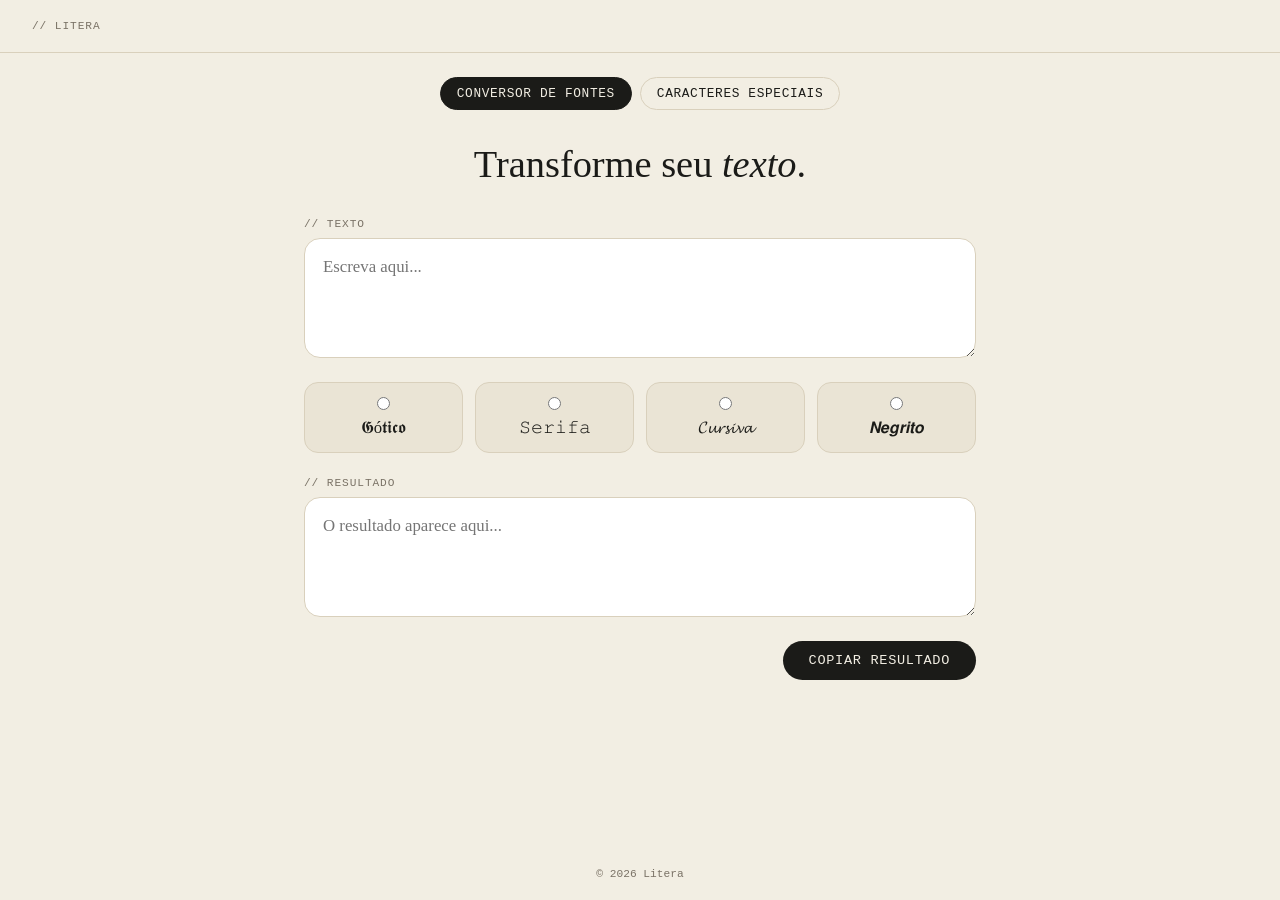
==== index.html @ 987c4751 "Add files via upload" ====
<!DOCTYPE html>
<html lang="pt-BR">
<head>
  <meta charset="UTF-8">
  <meta name="viewport" content="width=device-width, initial-scale=1.0">
  <title>Litera</title>
  <link rel="stylesheet" href="style.css">
</head>
<body>

  <header class="topo">
    <span class="rotulo">// LITERA</span>
  </header>

  <nav class="abas">
    <button class="aba-btn ativa" data-aba="conversor">Conversor de Fontes</button>
    <button class="aba-btn" data-aba="caracteres">Caracteres Especiais</button>
  </nav>

  <main>
    <section id="conversor" class="painel ativo">
      <h1 class="titulo">Transforme seu <em>texto</em>.</h1>

      <div class="bloco">
        <span class="rotulo">// TEXTO</span>
        <textarea id="texto-entrada" class="caixa-texto" placeholder="Escreva aqui..." maxlength="300"></textarea>
      </div>

      <div class="cartoes-fontes" id="cartoes-fontes"></div>

      <div class="bloco">
        <span class="rotulo">// RESULTADO</span>
        <textarea id="texto-resultado" class="caixa-texto" placeholder="O resultado aparece aqui..." readonly></textarea>
      </div>

      <div class="rodape-resultado">
        <div id="opcoes-ativas" class="opcoes-ativas"></div>
        <button id="btn-copiar" class="botao-pill">Copiar resultado</button>
      </div>
    </section>

    <section id="caracteres" class="painel">
  <div id="sentinela-flutuante"></div>
  <div id="barra-selecao" class="barra-selecao">
    <input type="text" id="caixa-selecionados" class="caixa-selecionados"
           placeholder="Clique nos caracteres para adicionar aqui...">
    <button id="btn-copiar-caracteres" class="botao-pill oculto">Copiar</button>
  </div>
  <div id="categorias-caracteres"></div>
</section>
  </main>

  <div id="toast" class="toast">Copiado!</div>

  <footer><p>&copy; 2026 Litera</p></footer>

  <script src="script.js"></script>
</body>
</html>
---- style.css ----
:root {
  --bg: #F2EEE3;
  --bg-cartao: #EAE4D5;
  --texto: #1B1B18;
  --texto-suave: #7A7266;
  --borda: #D9D0BC;
  --acento: #C1622E;
  --branco: #FFFFFF;
}

* { margin: 0; padding: 0; box-sizing: border-box; }

body {
  background: var(--bg);
  color: var(--texto);
  font-family: Georgia, 'Times New Roman', serif;
  min-height: 100vh;
  display: flex;
  flex-direction: column;
}

.topo {
  display: flex;
  justify-content: space-between;
  align-items: center;
  padding: 20px 32px;
  border-bottom: 1px solid var(--borda);
}

.rotulo {
  font-family: 'Courier New', monospace;
  font-size: 0.7rem;
  letter-spacing: 0.08em;
  text-transform: uppercase;
  color: var(--texto-suave);
}

.abas {
  display: flex;
  justify-content: center;
  gap: 8px;
  padding: 24px 20px 0;
  flex-wrap: wrap;
}

.aba-btn {
  background: transparent;
  border: 1px solid var(--borda);
  color: var(--texto);
  font-family: 'Courier New', monospace;
  font-size: 0.8rem;
  text-transform: uppercase;
  letter-spacing: 0.05em;
  padding: 8px 16px;
  border-radius: 999px;
  cursor: pointer;
  transition: all 0.2s ease;
}

.aba-btn.ativa{
  background: var(--texto);
  color: var(--bg);
  border-color: var(--texto);
}

.aba-btn:hover { 
  background: var(--acento); 
  color: var(--bg);
  border-color: var(--acento);
}

.aba-btn.ativa:hover {
  background: var(--texto);
  color: var(--bg);
  border-color: var(--texto);
}

main {
  flex: 1;
  max-width: 720px;
  margin: 0 auto;
  width: 100%;
  padding: 32px 24px 60px;
}

.painel { display: none; }
.painel.ativo { display: block; }

.titulo {
  text-align: center;
  font-size: 2.4rem;
  font-weight: 400;
  margin-bottom: 32px;
}
.titulo em { font-style: italic; }

.bloco { margin-bottom: 20px; }
.bloco .rotulo { display: block; margin-bottom: 8px; }

.caixa-texto {
  width: 100%;
  min-height: 120px;
  resize: vertical;
  padding: 18px;
  font-size: 1.05rem;
  font-family: Georgia, serif;
  background: var(--branco);
  border: 1px solid var(--borda);
  border-radius: 16px;
  color: var(--texto);
}
.caixa-texto:focus { outline: none; border-color: var(--texto); }

.cartoes-fontes {
  display: grid;
  grid-template-columns: repeat(auto-fit, minmax(130px, 1fr));
  gap: 12px;
  margin-bottom: 24px;
}

.cartao-fonte {
  border: 1px solid var(--borda);
  border-radius: 14px;
  padding: 14px 10px;
  text-align: center;
  background: var(--bg-cartao);
  cursor: pointer;
  display: flex;
  flex-direction: column;
  align-items: center;
  gap: 8px;
}
.cartao-fonte.selecionado { border-color: var(--texto); background: var(--branco); }
.cartao-fonte .amostra { font-size: 1.05rem; }
.cartao-fonte input[type="checkbox"] { accent-color: var(--texto); width: 16px; height: 16px; }

.rodape-resultado {
  display: flex;
  align-items: flex-start;
  justify-content: space-between;
  gap: 16px;
  flex-wrap: wrap;
}

.opcoes-ativas {
  display: flex;
  flex-wrap: wrap;
  gap: 14px;
  flex: 1;
}

.grupo-opcao {
  display: flex;
  align-items: center;
  gap: 6px;
  font-family: 'Courier New', monospace;
  font-size: 0.75rem;
  text-transform: uppercase;
}

.grupo-opcao select,
.grupo-opcao button.opcao-variante {
  border: 1px solid var(--borda);
  background: var(--branco);
  border-radius: 999px;
  padding: 4px 10px;
  cursor: pointer;
  font-family: inherit;
  font-size: inherit;
}
.grupo-opcao button.opcao-variante.ativa {
  background: var(--texto);
  color: var(--bg);
  border-color: var(--texto);
}

.botao-pill {
  background: var(--texto);
  color: var(--bg);
  border: none;
  padding: 12px 26px;
  border-radius: 999px;
  font-family: 'Courier New', monospace;
  font-size: 0.85rem;
  text-transform: uppercase;
  letter-spacing: 0.05em;
  cursor: pointer;
  white-space: nowrap;
}
.botao-pill:hover { background: var(--acento); }

#categorias-caracteres .categoria h3 {
  font-family: 'Courier New', monospace;
  text-transform: uppercase;
  font-size: 0.8rem;
  letter-spacing: 0.05em;
  color: var(--texto-suave);
  margin: 24px 0 10px;
}
.grade-simbolos {
  display: grid;
  grid-template-columns: repeat(auto-fill, minmax(48px, 1fr));
  gap: 8px;
}
.simbolo-btn {
  background: var(--branco);
  border: 1px solid var(--borda);
  border-radius: 10px;
  font-size: 1.3rem;
  padding: 10px;
  cursor: pointer;
}
.simbolo-btn:hover { border-color: var(--texto); }

.toast {
  position: fixed;
  bottom: 24px;
  left: 50%;
  transform: translateX(-50%) translateY(20px);
  background: var(--texto);
  color: var(--bg);
  padding: 10px 20px;
  border-radius: 999px;
  opacity: 0;
  pointer-events: none;
  transition: all 0.25s ease;
  font-family: 'Courier New', monospace;
  font-size: 0.8rem;
}
.toast.mostrar { opacity: 1; transform: translateX(-50%) translateY(0); }

footer {
  text-align: center;
  padding: 20px;
  font-family: 'Courier New', monospace;
  font-size: 0.7rem;
  color: var(--texto-suave);
}

/* Checkbox único (Gótica / Serifa / Cursiva) */
.opcao-checkbox {
  display: flex;
  align-items: center;
  gap: 8px;
  cursor: pointer;
  font-size: 1.1rem;
}
.opcao-checkbox input[type="checkbox"] {
  accent-color: var(--texto);
  width: 16px;
  height: 16px;
}

/* Mini-cartões (Negrito) — reaproveita .cartao-fonte, só reduz o tamanho */
.cartoes-fontes.mini {
  display: grid;
  grid-template-columns: repeat(6, 1fr);
  gap: 8px;
}
.cartoes-fontes.mini .cartao-fonte {
  padding: 6px 10px;
  flex-direction: row;
  gap: 6px;
}
.cartoes-fontes.mini .amostra {
  font-size: 1.3rem;
}
@media (max-width: 640px) {
  .cartoes-fontes.mini { grid-template-columns: repeat(3, 1fr); }
}

.barra-selecao {
  position: sticky;
  top: 0;
  z-index: 10;
  display: flex;
  gap: 10px;
  align-items: center;
  background: var(--bg);
  padding: 12px 4px;
  margin-bottom: 12px;
  transition: box-shadow 0.25s ease, padding 0.25s ease, border-radius 0.25s ease;
}

.barra-selecao.grudado {
  box-shadow: 0 8px 20px rgba(0, 0, 0, 0.1);
  padding: 12px 20px;
  border-radius: 0 0 18px 18px;
}

.caixa-selecionados {
  flex: 1;
  padding: 12px 18px;
  border: 1px solid var(--borda);
  border-radius: 999px;
  background: var(--branco);
  font-size: 1.1rem;
  color: var(--texto);
}
.caixa-selecionados:focus { outline: none; }

.botao-pill.oculto {
  display: none;
}
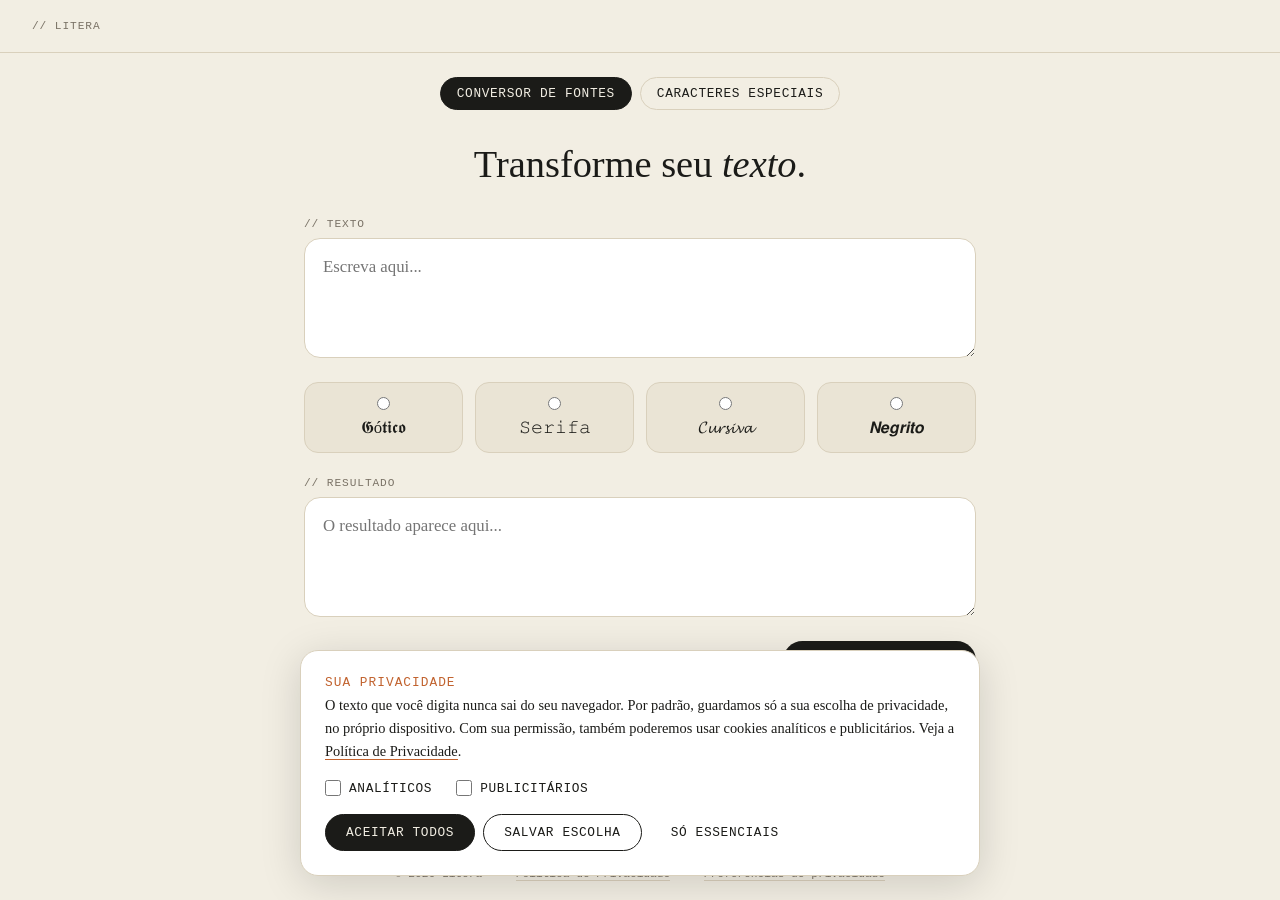
==== commit dcbccac1: "Add privacy/LGPD structure and harden Litera frontend - Port consent banner (lgpd.js) from Cronos, b" ====
--- a/index.html
+++ b/index.html
@@ -1,59 +1,89 @@
-<!DOCTYPE html>
-<html lang="pt-BR">
-<head>
-  <meta charset="UTF-8">
-  <meta name="viewport" content="width=device-width, initial-scale=1.0">
-  <title>Litera</title>
-  <link rel="stylesheet" href="style.css">
-</head>
-<body>
-
-  <header class="topo">
-    <span class="rotulo">// LITERA</span>
-  </header>
-
-  <nav class="abas">
-    <button class="aba-btn ativa" data-aba="conversor">Conversor de Fontes</button>
-    <button class="aba-btn" data-aba="caracteres">Caracteres Especiais</button>
-  </nav>
-
-  <main>
-    <section id="conversor" class="painel ativo">
-      <h1 class="titulo">Transforme seu <em>texto</em>.</h1>
-
-      <div class="bloco">
-        <span class="rotulo">// TEXTO</span>
-        <textarea id="texto-entrada" class="caixa-texto" placeholder="Escreva aqui..." maxlength="300"></textarea>
-      </div>
-
-      <div class="cartoes-fontes" id="cartoes-fontes"></div>
-
-      <div class="bloco">
-        <span class="rotulo">// RESULTADO</span>
-        <textarea id="texto-resultado" class="caixa-texto" placeholder="O resultado aparece aqui..." readonly></textarea>
-      </div>
-
-      <div class="rodape-resultado">
-        <div id="opcoes-ativas" class="opcoes-ativas"></div>
-        <button id="btn-copiar" class="botao-pill">Copiar resultado</button>
-      </div>
-    </section>
-
-    <section id="caracteres" class="painel">
-  <div id="sentinela-flutuante"></div>
-  <div id="barra-selecao" class="barra-selecao">
-    <input type="text" id="caixa-selecionados" class="caixa-selecionados"
-           placeholder="Clique nos caracteres para adicionar aqui...">
-    <button id="btn-copiar-caracteres" class="botao-pill oculto">Copiar</button>
-  </div>
-  <div id="categorias-caracteres"></div>
-</section>
-  </main>
-
-  <div id="toast" class="toast">Copiado!</div>
-
-  <footer><p>&copy; 2026 Litera</p></footer>
-
-  <script src="script.js"></script>
-</body>
+<!DOCTYPE html>
+<html lang="pt-BR">
+<head>
+  <meta charset="UTF-8">
+  <meta name="viewport" content="width=device-width, initial-scale=1.0">
+
+  <!-- ── Segurança: só permite arquivos do próprio site ──
+       Ao ativar Analytics/AdSense (lgpd.js), esta política precisa incluir os domínios do Google. -->
+  <meta http-equiv="Content-Security-Policy" content="default-src 'none'; script-src 'self'; style-src 'self'; img-src 'self'; base-uri 'none'; form-action 'none'">
+
+  <link rel="icon" href="litera-icon.png" type="image/png">
+  <link rel="apple-touch-icon" href="litera-iphone.png">
+
+  <!-- ── SEO básico ── -->
+  <title>Litera</title>
+  <meta name="description" content="Transforme seu texto em letras estilizadas Unicode (gótico, cursiva, negrito, itálico) e copie caracteres especiais: estrelas, setas, símbolos e mais. Grátis e sem cadastro.">
+  <meta name="robots" content="index, follow">
+  <!-- Ative quando o domínio próprio existir (antes disso, apontaria o Google para um endereço inexistente):
+  <link rel="canonical" href="https://SEU-DOMINIO.com.br/">
+  -->
+
+  <!-- ── Open Graph (WhatsApp, Facebook, LinkedIn) ── -->
+  <meta property="og:type"        content="website">
+  <!-- <meta property="og:url"     content="https://SEU-DOMINIO.com.br/"> -->
+  <meta property="og:title"       content="Litera">
+  <meta property="og:description" content="Letras estilizadas Unicode e caracteres especiais para copiar e colar. Grátis e sem cadastro.">
+  <meta property="og:locale"      content="pt_BR">
+
+  <!-- ── Twitter Card ── -->
+  <meta name="twitter:card"        content="summary">
+  <meta name="twitter:title"       content="Litera">
+  <meta name="twitter:description" content="Letras estilizadas Unicode e caracteres especiais para copiar e colar. Grátis e sem cadastro.">
+
+  <link rel="stylesheet" href="style.css">
+</head>
+<body>
+
+  <header class="topo">
+    <span class="rotulo">// LITERA</span>
+  </header>
+
+  <nav class="abas">
+    <button class="aba-btn ativa" data-aba="conversor">Conversor de Fontes</button>
+    <button class="aba-btn" data-aba="caracteres">Caracteres Especiais</button>
+  </nav>
+
+  <main>
+    <section id="conversor" class="painel ativo">
+      <h1 class="titulo">Transforme seu <em>texto</em>.</h1>
+
+      <div class="bloco">
+        <span class="rotulo">// TEXTO</span>
+        <textarea id="texto-entrada" class="caixa-texto" placeholder="Escreva aqui..." maxlength="300"></textarea>
+      </div>
+
+      <div class="cartoes-fontes" id="cartoes-fontes"></div>
+
+      <div class="bloco">
+        <span class="rotulo">// RESULTADO</span>
+        <textarea id="texto-resultado" class="caixa-texto" placeholder="O resultado aparece aqui..." readonly></textarea>
+      </div>
+
+      <div class="rodape-resultado">
+        <div id="opcoes-ativas" class="opcoes-ativas"></div>
+        <button id="btn-copiar" class="botao-pill">Copiar resultado</button>
+      </div>
+    </section>
+
+    <section id="caracteres" class="painel">
+  <div id="sentinela-flutuante"></div>
+  <div id="barra-selecao" class="barra-selecao">
+    <input type="text" id="caixa-selecionados" class="caixa-selecionados"
+           placeholder="Clique nos caracteres para adicionar aqui...">
+    <button id="btn-copiar-caracteres" class="botao-pill oculto">Copiar</button>
+  </div>
+  <div id="categorias-caracteres"></div>
+</section>
+  </main>
+
+  <div id="toast" class="toast" role="status" aria-live="polite"></div>
+
+  <footer>
+    <p>&copy; 2026 Litera &nbsp;·&nbsp; <a href="privacidade.html" class="link-rodape">Política de Privacidade</a> &nbsp;·&nbsp; <a href="#" id="lgpd-open" class="link-rodape">Preferências de privacidade</a></p>
+  </footer>
+
+  <script src="script.js"></script>
+  <script src="lgpd.js"></script>
+</body>
 </html>
--- a/style.css
+++ b/style.css
@@ -301,4 +301,189 @@
 
 .botao-pill.oculto {
   display: none;
-}+}
+/* Toast de erro (cópia falhou ou nada para copiar) */
+.toast.erro { background: var(--acento); color: var(--branco); }
+
+/* Links do rodapé */
+.link-rodape {
+  color: var(--texto-suave);
+  text-decoration: none;
+  border-bottom: 1px solid var(--borda);
+}
+.link-rodape:hover { color: var(--texto); border-bottom-color: var(--texto); }
+
+/* ─── LGPD Banner ──────────────────────────────────────────────────────────── */
+#lgpd-banner {
+  position: fixed;
+  bottom: 1.5rem;
+  left: 50%;
+  transform: translateX(-50%);
+  z-index: 9999;
+  width: min(92vw, 680px);
+  background: var(--branco);
+  border: 1px solid var(--borda);
+  border-radius: 18px;
+  padding: 1.5rem;
+  box-shadow: 0 8px 40px rgba(0, 0, 0, 0.15);
+  transition: opacity 0.35s ease, transform 0.35s ease;
+}
+#lgpd-banner.lgpd-hide {
+  opacity: 0;
+  transform: translateX(-50%) translateY(12px);
+  pointer-events: none;
+}
+.lgpd-inner { display: flex; flex-direction: column; gap: 1.1rem; }
+.lgpd-title {
+  font-family: 'Courier New', monospace;
+  font-size: 0.8rem;
+  color: var(--acento);
+  text-transform: uppercase;
+  letter-spacing: 0.08em;
+  margin-bottom: 4px;
+}
+.lgpd-desc { font-size: 0.9rem; color: var(--texto); line-height: 1.6; }
+.lgpd-link { color: var(--texto); text-decoration: none; border-bottom: 1px solid var(--acento); }
+.lgpd-link:hover { color: var(--acento); }
+.lgpd-toggles { display: flex; gap: 1.5rem; flex-wrap: wrap; }
+.lgpd-toggle { display: flex; align-items: center; gap: 8px; cursor: pointer; }
+.lgpd-toggle input[type="checkbox"] { accent-color: var(--texto); width: 16px; height: 16px; }
+.lgpd-toggle-label {
+  font-family: 'Courier New', monospace;
+  font-size: 0.8rem;
+  text-transform: uppercase;
+  letter-spacing: 0.05em;
+}
+.lgpd-actions { display: flex; gap: 8px; flex-wrap: wrap; }
+.lgpd-btn {
+  padding: 10px 20px;
+  border-radius: 999px;
+  font-family: 'Courier New', monospace;
+  font-size: 0.8rem;
+  text-transform: uppercase;
+  letter-spacing: 0.05em;
+  cursor: pointer;
+  border: 1px solid var(--texto);
+  background: transparent;
+  color: var(--texto);
+}
+.lgpd-btn-accept-all { background: var(--texto); color: var(--bg); }
+.lgpd-btn:hover { background: var(--acento); border-color: var(--acento); color: var(--branco); }
+.lgpd-btn-reject { border-color: transparent; }
+
+@media (max-width: 600px) {
+  #lgpd-banner {
+    bottom: 0; left: 0; right: 0;
+    transform: none;
+    width: 100%;
+    border-radius: 18px 18px 0 0;
+  }
+  #lgpd-banner.lgpd-hide { transform: translateY(12px); }
+  .lgpd-actions { flex-direction: column; }
+  .lgpd-btn { width: 100%; text-align: center; }
+}
+
+/* ─── Página de Privacidade ────────────────────────────────────────────────── */
+.voltar {
+  font-family: 'Courier New', monospace;
+  font-size: 0.75rem;
+  text-transform: uppercase;
+  letter-spacing: 0.05em;
+  color: var(--texto);
+  text-decoration: none;
+  border: 1px solid var(--borda);
+  border-radius: 999px;
+  padding: 6px 14px;
+}
+.voltar:hover { background: var(--acento); border-color: var(--acento); color: var(--branco); }
+
+.priv-layout { flex: 1; width: 100%; }
+.priv-toc { display: none; }
+.priv-wrap { max-width: 760px; margin: 0 auto; padding: 3rem 24px 5rem; }
+
+.priv-hero { margin-bottom: 2.5rem; border-bottom: 1px solid var(--borda); padding-bottom: 2rem; }
+.priv-hero .rotulo { display: block; margin-bottom: 1rem; }
+.priv-hero h1 { font-size: clamp(2rem, 6vw, 2.6rem); font-weight: 400; line-height: 1.15; margin-bottom: 1rem; }
+.priv-hero h1 em { color: var(--acento); }
+.priv-sub { line-height: 1.6; }
+.priv-meta { display: flex; gap: 1.5rem; flex-wrap: wrap; margin-top: 1.25rem; }
+.priv-meta-item { display: flex; flex-direction: column; gap: 3px; }
+.priv-meta-label {
+  font-family: 'Courier New', monospace;
+  font-size: 0.7rem;
+  text-transform: uppercase;
+  letter-spacing: 0.08em;
+  color: var(--texto-suave);
+}
+.priv-meta-val { font-size: 0.9rem; }
+
+.priv-body { display: flex; flex-direction: column; gap: 2.25rem; }
+.priv-section { display: flex; flex-direction: column; gap: 0.9rem; scroll-margin-top: 1rem; }
+.priv-section h2 { font-size: 1.35rem; font-weight: 400; display: flex; align-items: center; gap: 10px; }
+.priv-section h2::before {
+  content: '';
+  width: 3px;
+  height: 1.1em;
+  background: var(--acento);
+  border-radius: 2px;
+  flex-shrink: 0;
+}
+.priv-section p, .priv-section li { font-size: 0.98rem; line-height: 1.75; }
+.priv-section ul { padding-left: 1.25rem; display: flex; flex-direction: column; gap: 0.45rem; }
+.priv-section li::marker { color: var(--acento); }
+.priv-section a { color: var(--texto); text-decoration: none; border-bottom: 1px solid var(--acento); }
+.priv-section a:hover { color: var(--acento); }
+.priv-section code { font-family: 'Courier New', monospace; font-size: 0.9em; background: var(--bg-cartao); padding: 1px 5px; border-radius: 4px; }
+
+.priv-highlight { background: var(--branco); border: 1px solid var(--acento); border-radius: 14px; padding: 1rem 1.25rem; }
+.priv-divider { height: 1px; background: var(--borda); }
+
+.rights-grid { display: grid; grid-template-columns: 1fr 1fr; gap: 10px; }
+.right-card { background: var(--bg-cartao); border: 1px solid var(--borda); border-radius: 14px; padding: 0.9rem 1rem; }
+.right-card-title {
+  font-family: 'Courier New', monospace;
+  font-size: 0.75rem;
+  text-transform: uppercase;
+  letter-spacing: 0.05em;
+  color: var(--acento);
+  margin-bottom: 4px;
+}
+.right-card-desc { font-size: 0.88rem; line-height: 1.55; }
+
+.contact-card {
+  background: var(--branco);
+  border: 1px solid var(--borda);
+  border-radius: 18px;
+  padding: 1.5rem;
+  display: flex;
+  flex-direction: column;
+  gap: 0.75rem;
+}
+.contact-card-email { font-size: 1.15rem; overflow-wrap: anywhere; }
+.contact-card-note { font-size: 0.88rem; line-height: 1.6; }
+
+@media (min-width: 1080px) {
+  .priv-layout {
+    display: grid;
+    grid-template-columns: 200px 1fr;
+    gap: 3rem;
+    align-items: start;
+    max-width: 1100px;
+    margin: 0 auto;
+    padding: 3rem 3rem 5rem;
+  }
+  .priv-wrap { max-width: unset; margin: 0; padding: 0; min-width: 0; }
+  .priv-toc { position: sticky; top: 2rem; display: flex; flex-direction: column; gap: 4px; }
+  .toc-link {
+    font-family: 'Courier New', monospace;
+    font-size: 0.75rem;
+    color: var(--texto);
+    text-decoration: none;
+    padding: 5px 10px;
+    border-left: 2px solid transparent;
+  }
+  .toc-link:hover { border-left-color: var(--acento); color: var(--acento); }
+}
+@media (max-width: 600px) {
+  .rights-grid { grid-template-columns: 1fr; }
+}
